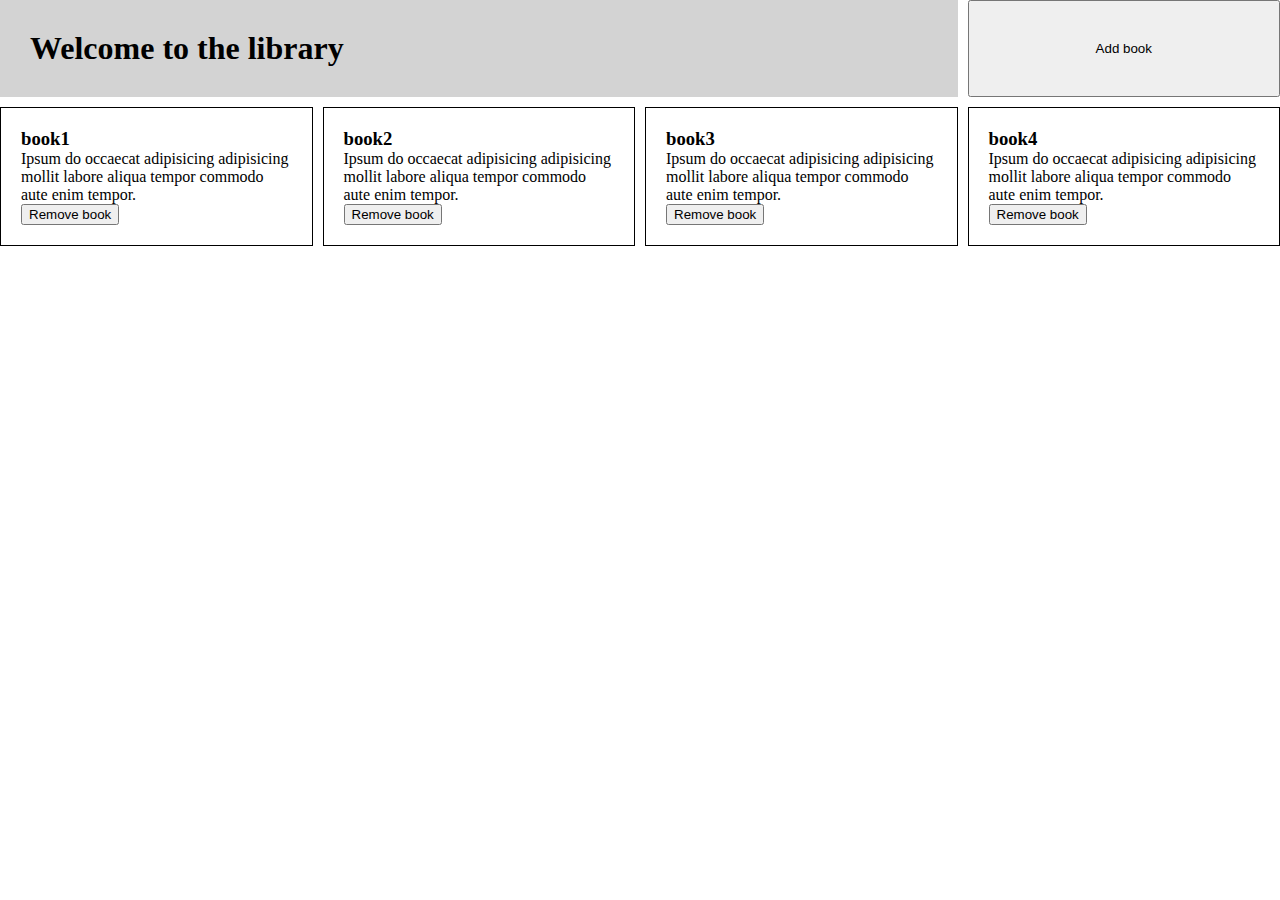
==== index.html @ 78537758 "Started project" ====
<!DOCTYPE html>
<html lang="en">
	<head>
		<meta charset="UTF-8" />
		<meta http-equiv="X-UA-Compatible" content="IE=edge" />
		<meta name="viewport" content="width=device-width, initial-scale=1.0" />
		<link rel="stylesheet" href="styles.css" />
		<title>Library Project</title>
		<script defer src="script.js"></script>
	</head>
	<body>
		<h1 class="header">Welcome to the library</h1>
		<button id="open-modal-button">Add book</button>

		<dialog class="modal" id="modal">
			<div id="modal-header">
				<h3>Add new book to library</h3>
				<button id="close-modal-button">&times;</button>
			</div>
			<form method="dialog">
				<div class="input-box">
					<label for="title">Title:</label>
					<input type="text" id="title" name="title">
				</div>
				<div class="input-box">
					<label for="author">Author:</label>
					<input type="text" id="author" name="author">
				</div>
				<div class="input-box">
					<label for="pages">Pages:</label>
					<input type="number" name="pages" id="pages">
				</div>
				<div class="input-radio">
					<p>Status:</p>
					<input type="radio" name="status" id="read">
					<label for="read">Read</label>
					<input type="radio" name="status" id="unread">
					<label for="unread">Unread</label>
				</div>
				<button id="submit-book-button" type="submit">Submit</button>
			</form>
		</dialog>

		<div class="book-card">
			<h3 class="book-title">book1</h3>
			<p class="book-info">
				Ipsum do occaecat adipisicing adipisicing mollit labore aliqua
				tempor commodo aute enim tempor.
			</p>
			<button>Remove book</button>
		</div>
		<div class="book-card">
			<h3 class="book-title">book2</h3>
			<p class="book-info">
				Ipsum do occaecat adipisicing adipisicing mollit labore aliqua
				tempor commodo aute enim tempor.
			</p>
			<button>Remove book</button>
		</div>
		<div class="book-card">
			<h3 class="book-title">book3</h3>
			<p class="book-info">
				Ipsum do occaecat adipisicing adipisicing mollit labore aliqua
				tempor commodo aute enim tempor.
			</p>
			<button>Remove book</button>
		</div>
		<div class="book-card">
			<h3 class="book-title">book4</h3>
			<p class="book-info">
				Ipsum do occaecat adipisicing adipisicing mollit labore aliqua
				tempor commodo aute enim tempor.
			</p>
			<button>Remove book</button>
		</div>
	</body>
</html>
---- styles.css ----
* {
    margin: 0;
}

body {
	display: grid;
	grid-template-areas:
	"header header header button"
	"content content content content";
    gap: 10px;
    grid-template-columns: repeat();
}

#modal {
    width: 300px;
    /* padding: 0; */
}

#modal-header {
    display: flex;
    justify-content: space-between;
    border-bottom: 3px solid black;
}

#close-modal-button {
    background: none;
    border: none;
    font-size: 1.5rem;
    font-weight: bold;
    cursor: pointer;

}

.input-box {
    display: flex;
    flex-direction: column;
}

.input-box label {
    margin-bottom: 10px;
}

.input-radio {
    margin-bottom: 10px;
}

.input-radio p {
    margin-bottom: 10px;
}

.input-radio input {
    cursor: pointer;
}

#submit-book-button {
    cursor: pointer;
}

.header {
	grid-area: header;
	background-color: lightgrey;
    padding: 30px;
}

.book-card {
	border: black solid 1px;
    padding: 20px;
}
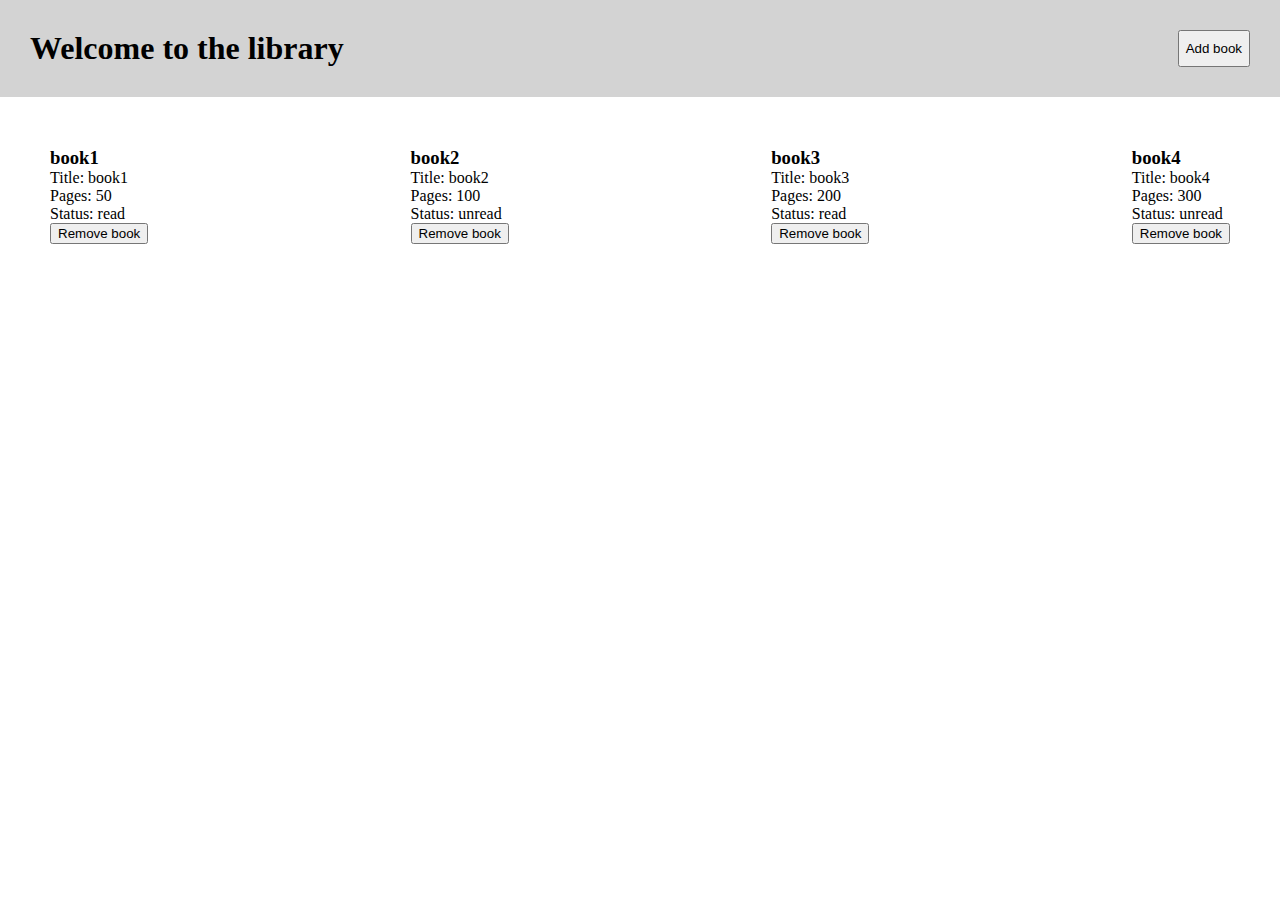
==== commit 24599ea5: "Books from library array will display on the page now" ====
--- a/index.html
+++ b/index.html
@@ -9,8 +9,11 @@
 		<script defer src="script.js"></script>
 	</head>
 	<body>
-		<h1 class="header">Welcome to the library</h1>
-		<button id="open-modal-button">Add book</button>
+		
+		<div class="header">
+			<h1>Welcome to the library</h1>
+			<button id="open-modal-button">Add book</button>
+		</div>
 
 		<dialog class="modal" id="modal">
 			<div id="modal-header">
@@ -41,37 +44,11 @@
 			</form>
 		</dialog>
 
-		<div class="book-card">
-			<h3 class="book-title">book1</h3>
-			<p class="book-info">
-				Ipsum do occaecat adipisicing adipisicing mollit labore aliqua
-				tempor commodo aute enim tempor.
-			</p>
-			<button>Remove book</button>
+
+		<div class="books-container">
+
 		</div>
-		<div class="book-card">
-			<h3 class="book-title">book2</h3>
-			<p class="book-info">
-				Ipsum do occaecat adipisicing adipisicing mollit labore aliqua
-				tempor commodo aute enim tempor.
-			</p>
-			<button>Remove book</button>
-		</div>
-		<div class="book-card">
-			<h3 class="book-title">book3</h3>
-			<p class="book-info">
-				Ipsum do occaecat adipisicing adipisicing mollit labore aliqua
-				tempor commodo aute enim tempor.
-			</p>
-			<button>Remove book</button>
-		</div>
-		<div class="book-card">
-			<h3 class="book-title">book4</h3>
-			<p class="book-info">
-				Ipsum do occaecat adipisicing adipisicing mollit labore aliqua
-				tempor commodo aute enim tempor.
-			</p>
-			<button>Remove book</button>
-		</div>
+
+
 	</body>
 </html>
--- a/styles.css
+++ b/styles.css
@@ -2,13 +2,11 @@
     margin: 0;
 }
 
-body {
-	display: grid;
-	grid-template-areas:
-	"header header header button"
-	"content content content content";
-    gap: 10px;
-    grid-template-columns: repeat();
+.header {
+    display: flex;
+    justify-content: space-between;
+	background-color: lightgrey;
+    padding: 30px;
 }
 
 #modal {
@@ -36,33 +34,24 @@
     flex-direction: column;
 }
 
-.input-box label {
+.input-box label, .input-radio, .input-radio p {
     margin-bottom: 10px;
 }
 
-.input-radio {
-    margin-bottom: 10px;
-}
-
-.input-radio p {
-    margin-bottom: 10px;
-}
-
-.input-radio input {
+.input-radio input, #submit-book-button {
     cursor: pointer;
-}
-
-#submit-book-button {
-    cursor: pointer;
-}
-
-.header {
-	grid-area: header;
-	background-color: lightgrey;
-    padding: 30px;
 }
 
 .book-card {
 	border: black solid 1px;
     padding: 20px;
 }
+
+.books-container {
+    display: grid;
+    grid-auto-flow: column;
+    grid-template-columns: repeat(auto-fit, minmax(300px, 1fr));
+    gap: 50px;
+    justify-items: space-around;
+    margin: 50px;
+}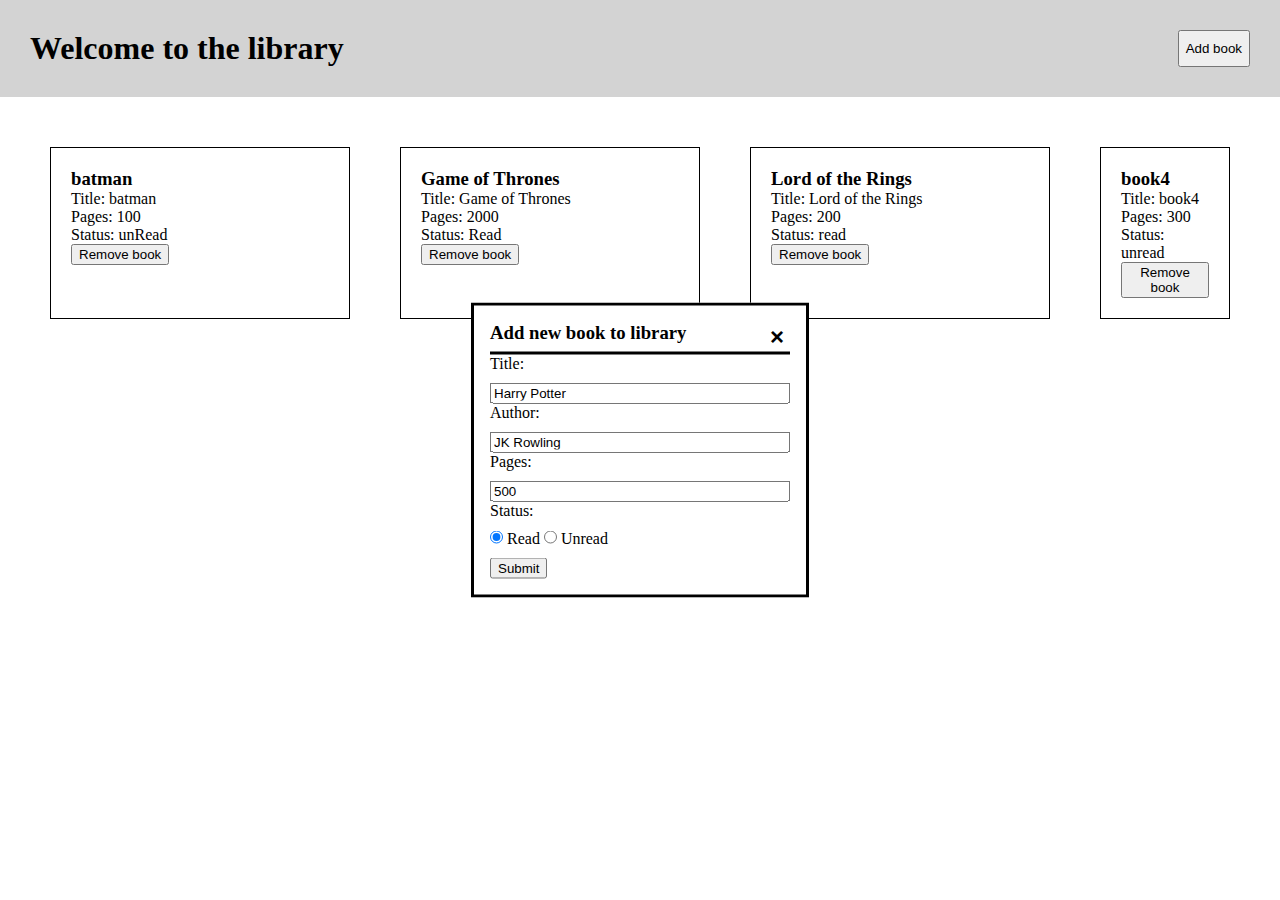
==== commit 34230605: "Added "add book" functionality" ====
--- a/index.html
+++ b/index.html
@@ -15,27 +15,27 @@
 			<button id="open-modal-button">Add book</button>
 		</div>
 
-		<dialog class="modal" id="modal">
+		<dialog open class="modal" id="modal">
 			<div id="modal-header">
 				<h3>Add new book to library</h3>
 				<button id="close-modal-button">&times;</button>
 			</div>
-			<form method="dialog">
+			<form method="dialog" id="form">
 				<div class="input-box">
 					<label for="title">Title:</label>
-					<input type="text" id="title" name="title">
+					<input type="text" id="title" name="title" value="Harry Potter">
 				</div>
 				<div class="input-box">
 					<label for="author">Author:</label>
-					<input type="text" id="author" name="author">
+					<input type="text" id="author" name="author" value="JK Rowling">
 				</div>
 				<div class="input-box">
 					<label for="pages">Pages:</label>
-					<input type="number" name="pages" id="pages">
+					<input type="number" name="pages" id="pages" value="500">
 				</div>
 				<div class="input-radio">
 					<p>Status:</p>
-					<input type="radio" name="status" id="read">
+					<input type="radio" name="status" id="read" checked="checked">
 					<label for="read">Read</label>
 					<input type="radio" name="status" id="unread">
 					<label for="unread">Unread</label>
--- a/styles.css
+++ b/styles.css
@@ -12,6 +12,10 @@
 #modal {
     width: 300px;
     /* padding: 0; */
+    position: fixed;
+    top: 50%;
+    left: 50%;
+    transform: translate(-50%, -50%)
 }
 
 #modal-header {
@@ -26,7 +30,10 @@
     font-size: 1.5rem;
     font-weight: bold;
     cursor: pointer;
+}
 
+#modal::backdrop {
+    background-color: rgba(128, 128, 128, 0.5);
 }
 
 .input-box {
@@ -54,4 +61,6 @@
     gap: 50px;
     justify-items: space-around;
     margin: 50px;
-}+}
+
+
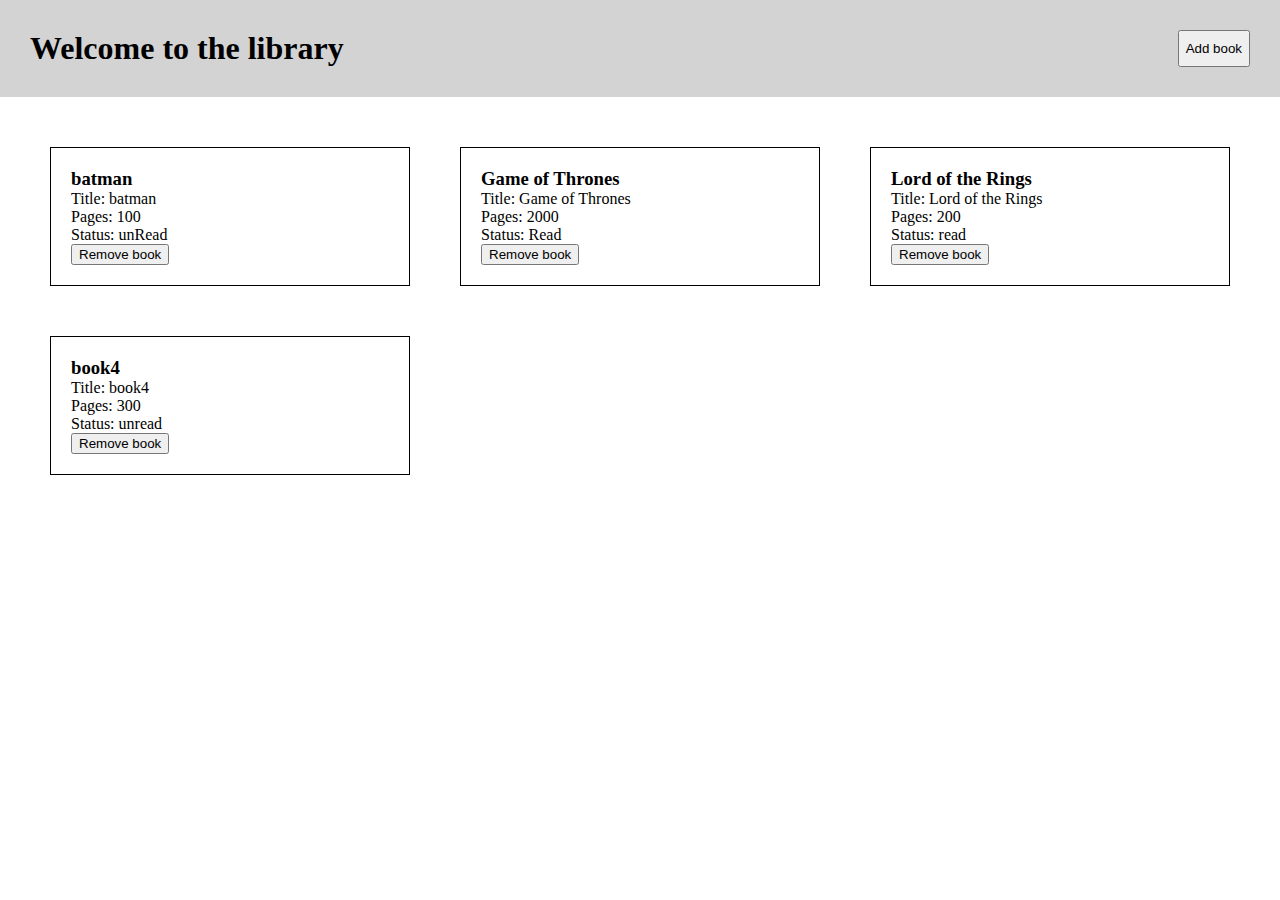
==== commit 7ab3f61d: "Removed bug with populate page functionality" ====
--- a/index.html
+++ b/index.html
@@ -15,7 +15,7 @@
 			<button id="open-modal-button">Add book</button>
 		</div>
 
-		<dialog open class="modal" id="modal">
+		<dialog class="modal" id="modal">
 			<div id="modal-header">
 				<h3>Add new book to library</h3>
 				<button id="close-modal-button">&times;</button>
--- a/styles.css
+++ b/styles.css
@@ -56,8 +56,7 @@
 
 .books-container {
     display: grid;
-    grid-auto-flow: column;
-    grid-template-columns: repeat(auto-fit, minmax(300px, 1fr));
+    grid-template-columns: repeat(auto-fill, minmax(300px, 1fr));
     gap: 50px;
     justify-items: space-around;
     margin: 50px;
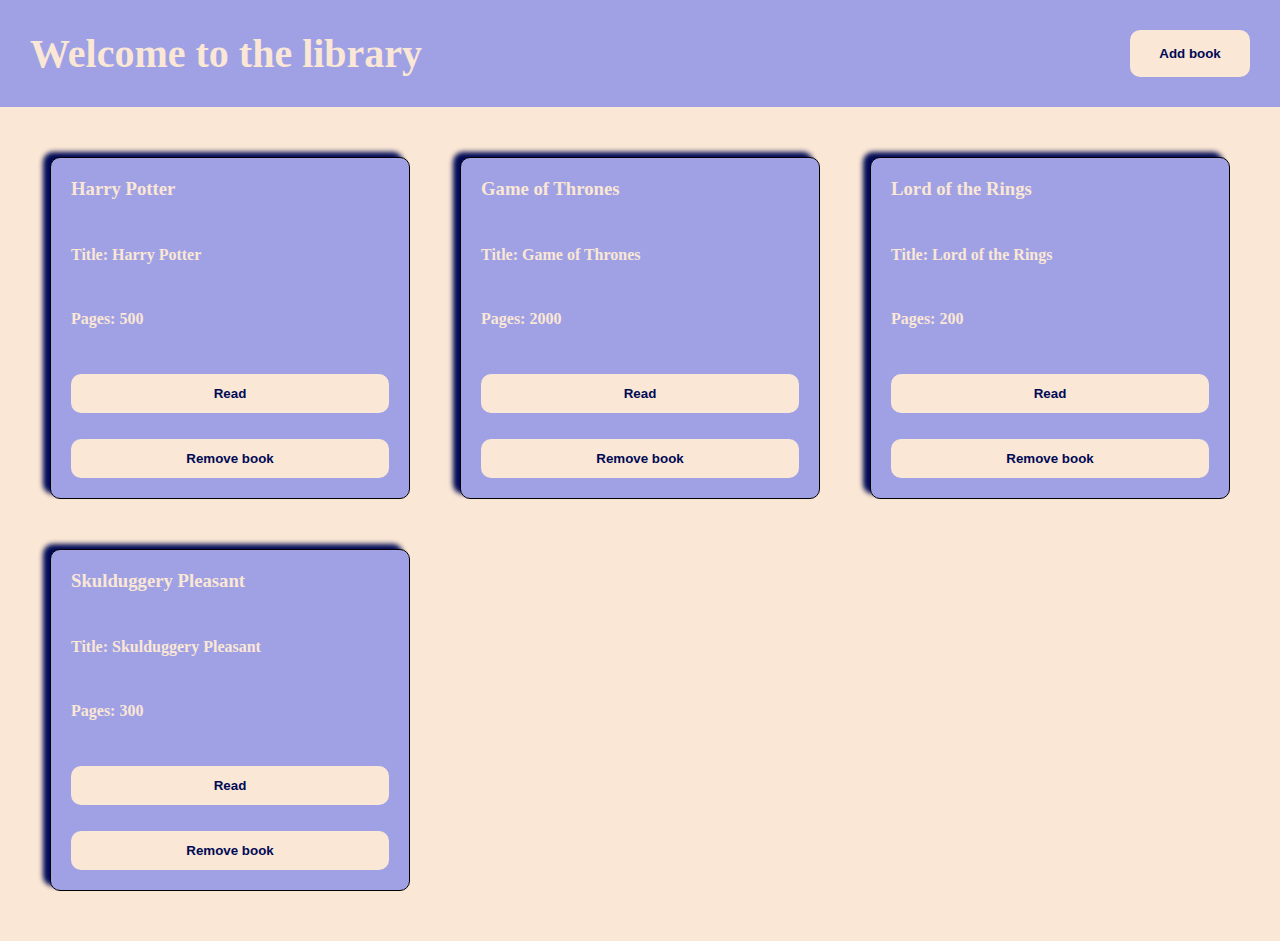
==== commit e211d19d: "moved reading status to button" ====
--- a/index.html
+++ b/index.html
@@ -23,15 +23,15 @@
 			<form method="dialog" id="form">
 				<div class="input-box">
 					<label for="title">Title:</label>
-					<input type="text" id="title" name="title" value="Harry Potter">
+					<input type="text" id="title" name="title" placeholder="Harry Potter and the Half Blood Prince">
 				</div>
 				<div class="input-box">
 					<label for="author">Author:</label>
-					<input type="text" id="author" name="author" value="JK Rowling">
+					<input type="text" id="author" name="author" placeholder="JK Rowling">
 				</div>
 				<div class="input-box">
 					<label for="pages">Pages:</label>
-					<input type="number" name="pages" id="pages" value="500">
+					<input type="number" name="pages" id="pages" placeholder="672">
 				</div>
 				<div class="input-radio">
 					<p>Status:</p>
--- a/styles.css
+++ b/styles.css
@@ -1,44 +1,91 @@
+:root {
+    --header-colour: #a0a1e4;
+    --body-colour: #FAE7D5;
+    --button-colour: #FAE7D5;
+    --font-colour: #000a56;
+}
+
 * {
     margin: 0;
+    color: var(--font-colour);
+}
+
+body {
+    background-color: var(--body-colour);
 }
 
 .header {
     display: flex;
     justify-content: space-between;
-	background-color: lightgrey;
     padding: 30px;
+    background-color: var(--header-colour);
+
 }
 
+.header h1 {
+    font-size: 40px;
+    color: var(--body-colour);
+} 
+
+
+button {
+    border: none;
+    color: var(--font-colour);
+    border-radius: 10px;
+    background-color: var(--button-colour);
+    font-weight: bold;
+    padding: 12px;
+    width: 120px;
+}
+
+button:hover {
+    transform: scaleY(1.1);
+}
+
+
+
 #modal {
-    width: 300px;
+    width: 400px;
+    height: 400px;
     /* padding: 0; */
-    position: fixed;
+    /* position: fixed; */
     top: 50%;
     left: 50%;
-    transform: translate(-50%, -50%)
+    transform: translate(-50%, -50%);
+    background-color: var(--body-colour);
+    border-radius: 10px;
 }
 
 #modal-header {
     display: flex;
     justify-content: space-between;
     border-bottom: 3px solid black;
+    margin-bottom: 20px;
+    align-items: center;
 }
 
 #close-modal-button {
     background: none;
-    border: none;
+    border: solid 2px var(--font-colour);
     font-size: 1.5rem;
     font-weight: bold;
     cursor: pointer;
+    margin-bottom: 10px;
+    background-color: var(--header-colour);
 }
 
 #modal::backdrop {
     background-color: rgba(128, 128, 128, 0.5);
 }
 
+label, .input-radio p {
+    font-weight: bold;
+}
+
 .input-box {
     display: flex;
     flex-direction: column;
+    margin-bottom: 10px;
 }
 
 .input-box label, .input-radio, .input-radio p {
@@ -49,9 +96,31 @@
     cursor: pointer;
 }
 
+.input-radio label{
+    margin-right: 10px;
+}
+
 .book-card {
 	border: black solid 1px;
     padding: 20px;
+    background-color: var(--header-colour);
+    border-radius: 10px;
+    box-shadow: -7px -5px 5px;
+    min-height: 300px;
+    display: flex;
+    flex-direction: column;
+    justify-content: space-between;
+}
+
+.bottom-card button {
+
+    margin-right: 5px;
+}
+
+.book-card h3, .book-card p {
+    font-weight: bold;
+    margin-bottom: 20px;
+    color: var(--body-colour);
 }
 
 .books-container {
@@ -60,6 +129,15 @@
     gap: 50px;
     justify-items: space-around;
     margin: 50px;
+
 }
 
+.toggle-read, .remove-button {
+    width: 100%;
+}
 
+#submit-book-button {
+    background-color: var(--header-colour);
+    width: 100%;
+    margin-top: 20px;
+}